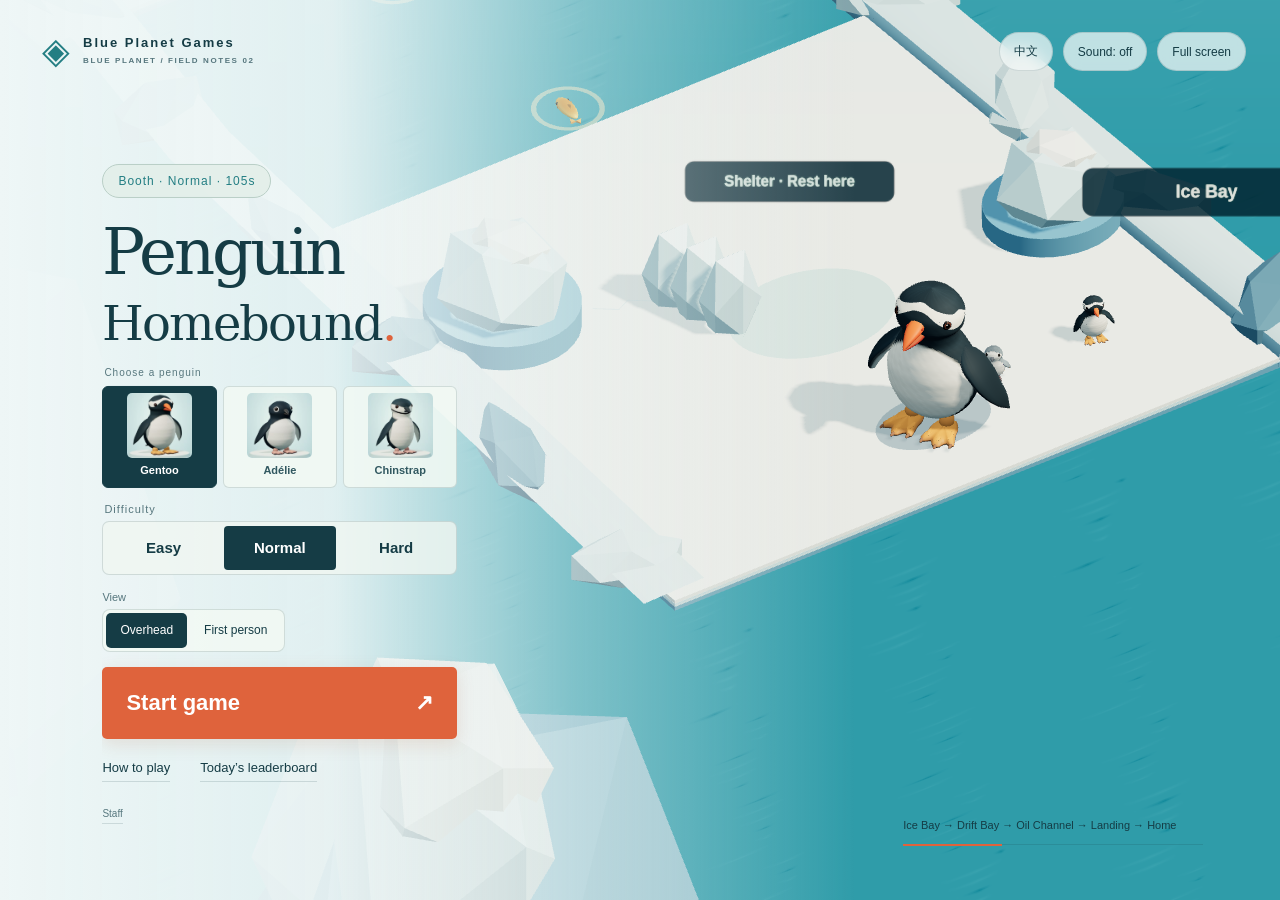
==== booth-en.html @ 6b616261 "Publish Penguin: Homebound 1.10" ====
<!doctype html>
<html lang="en" data-default-language="en" data-booth="true">
<head><meta charset="UTF-8"><meta name="viewport" content="width=device-width,initial-scale=1,viewport-fit=cover"><meta name="theme-color" content="#e7f2f3"><meta name="description" content="Find fish and return to your chicks through an oil-polluted coast. Five regions, three difficulty levels, and local saves."><title>Penguin: Homebound</title><link rel="icon" href="data:image/svg+xml,%3Csvg xmlns='http://www.w3.org/2000/svg' viewBox='0 0 64 64'%3E%3Ctext y='.9em' font-size='54'%3E🐧%3C/text%3E%3C/svg%3E"><link rel="stylesheet" href="./style.css"></head>
<body>
<canvas id="world" aria-label="Penguin: Homebound 3D game scene"></canvas><div class="vignette"></div>
<header class="brand"><span class="brand-mark">◈</span><span>Blue Planet Games<small>BLUE PLANET / FIELD NOTES 02</small></span></header>
<div class="top-actions"><button id="booth-mode" class="icon-button">Booth mode</button><button id="language" class="icon-button" aria-label="Switch language">EN</button><button id="sound" class="icon-button" aria-pressed="false">Sound: off</button><button id="fullscreen" class="icon-button">Full screen</button><button id="pause" class="icon-button hidden">Pause <kbd>P</kbd></button></div>
<main id="intro" class="intro">
 <p id="booth-banner" class="booth-only booth-banner">Booth challenge · About two minutes</p>
 <h1>Penguin<span>Homebound<span class="orange-dot">.</span></span></h1>
 <p class="intro-copy">Your chicks are waiting. Cross the oil channel and bring home 4 fish.</p>
 <fieldset id="species-select" class="species-select">
  <legend>Choose a penguin</legend>
  <div>
   <button type="button" data-species="gentoo" aria-pressed="true" class="selected">Gentoo</button>
   <button type="button" data-species="adelie" aria-pressed="false">Adélie</button>
   <button type="button" data-species="chinstrap" aria-pressed="false">Chinstrap</button>
  </div>
 </fieldset>
 <fieldset class="difficulty">
  <legend>Difficulty</legend>
  <div class="difficulty-options">
   <button type="button" data-difficulty="easy" aria-pressed="false">Easy</button>
   <button type="button" data-difficulty="normal" class="selected" aria-pressed="true">Normal</button>
   <button type="button" data-difficulty="hard" aria-pressed="false">Hard</button>
  </div>
 </fieldset>
 <fieldset id="view-select" class="view-select">
  <legend>View</legend>
  <div class="view-options"><button type="button" data-view="overhead" aria-pressed="true">Overhead</button><button type="button" data-view="first" aria-pressed="false">First person</button></div>
 </fieldset>
 <button id="continue" class="primary continue hidden">Continue <span>↗</span></button><button id="start" class="primary">Start game <span>↗</span></button>
 <div class="intro-links"><button id="show-help">How to play</button><button id="show-journal">Ocean notes</button><button id="show-board">Records</button><button id="show-settings">Settings</button></div>
 <button id="booth-staff" class="booth-only booth-staff-link">Staff</button>
 <p id="save-note" class="prototype">Local autosave · 1.10</p>
</main>
<div id="scene-caption" class="scene-caption"><p>Ice Bay → Drift Bay → Oil Channel → Landing → Home</p><div class="caption-line"></div></div>
<section id="hud" class="hud hidden" aria-label="Game status">
 <div id="booth-hud" class="booth-only booth-hud" aria-label="Booth challenge status"><div><span>Time left</span><b id="booth-countdown">01:45</b></div><div><span>Fish for the chicks</span><b id="booth-food">0 / 4</b></div><div class="booth-player"><span>Player</span><b id="booth-number">0001</b></div></div>
 <div class="chapter"><span id="chapter-index">01 / THE FIRST STEP</span><h2 id="chapter-name">Ice bay</h2><p id="chapter-description"></p><div class="environment-card"><div class="environment-title"><span id="environment-label"></span><b id="environment-value"></b></div><p id="environment-detail"></p><div class="environment-strip"><i id="environment-progress"></i></div><div class="current-note" id="current-note"></div></div><div class="mission-checklist"><span id="mission-food">○ Keep 4 fish for the chicks</span><span id="mission-signal">○ Report stranded penguins (optional)</span></div></div>
 <div class="status-card"><div class="stat" id="temperature-stat"><span><span id="temperature-label">Warmth</span><small id="temperature-state" aria-live="polite"></small><b id="temperature-text">100</b></span><meter id="temperature" aria-labelledby="temperature-label" min="0" max="100" value="100"></meter></div><div class="stat"><span>Energy <b id="energy-text">100</b></span><meter id="energy" min="0" max="100" value="100"></meter></div><div class="stat oil-stat"><span>Oil on feathers <b id="oil-text">0%</b></span><meter id="oil" min="0" max="100" value="0"></meter></div><div class="insulation-note"><span>Insulation</span><b id="insulation">100%</b></div><div class="food-stat"><span>Fish carried <b><span id="food">0</span><small> / <span id="capacity">10</span></b></span><small>Keep at least <span id="required-food">4</span> for the chicks</small></div></div>
 <div class="route-card"><div><span id="terrain">Ice · Walking</span><span id="time">00:00</span></div><canvas id="route-map" width="190" height="130" aria-label="Map ahead: white ice, dark oil, grey rocks, gold fish, orange rescue camps, green penguin markers"></canvas><div class="map-legend"><span>● You</span><span>● Fish</span><span>+ Camp</span></div><div class="route-track"><i id="route-progress"></i><span></span><span></span></div><div class="route-labels"><span>Start</span><span id="distance">Distance home</span><span>Home ⚑</span></div></div>
 <div id="context-panel" class="context-hint"><span id="context-hint" role="status"></span><progress id="context-progress" class="hidden" max="1" value="0" aria-label="Escape progress"></progress></div><div id="toast" class="toast" role="status"></div>
 <div id="tutorial" class="tutorial hidden"><span>First time? You can open the controls from the pause menu.</span><p id="tutorial-copy"></p><button id="dismiss-tutorial">Got it ×</button><div class="booth-only booth-practice"><progress id="booth-practice-progress" max="10" value="0" aria-label="Practice progress"></progress><p id="booth-practice-hint">Try moving around. Swim close to a golden fish to catch it.</p><button id="booth-practice-skip" class="primary" disabled>Start challenge ↗</button></div></div>
 <div id="treatment" class="treatment hidden" role="status"><h3 id="treatment-stage">Cleaning feathers</h3><progress id="treatment-progress" max="1" value="0" aria-label="Treatment progress"></progress></div>
 <div class="controls-dock"><span><kbd>W A S D</kbd> Move</span><span id="view-hint"><span class="view-hint-keys">← / → Turn</span><span class="view-hint-touch">Drag the right side to look</span></span><button id="slide"><kbd>Space</kbd> Slide</button><button id="eat"><kbd>E</kbd> Eat fish</button><button id="rescue"><kbd>R</kbd> Clean</button><button id="signal"><kbd>F</kbd> Call rescue</button><button id="booth-interact" class="booth-only"><kbd>R</kbd> Interact</button></div>
 <div class="touch-pad" aria-label="Touch movement controls"><button data-move="up" aria-label="Up">↑</button><button data-move="left" aria-label="Left">←</button><button data-move="down" aria-label="Down">↓</button><button data-move="right" aria-label="Right">→</button></div>
 <span id="autosave" class="autosave">Autosaved on this device</span>
</section>
<p id="home-feeding" class="home-feeding hidden"></p>
<dialog id="help-dialog">
 <button class="close" data-close aria-label="Close">×</button><h2>How to play</h2>
 <ol class="guide coast-guide">
  <li><b>Move</b><p>Use WASD, arrow keys or the touch arrows. Hold Space to slide on ice.</p><p>In first person, use WASD to move and ← or → to turn. On touchscreens, drag the right side to look.</p></li>
  <li><b>Catch fish</b><p>Swim close to golden fish to catch them. Press E or tap Eat to recover energy. Keep 4 for the chicks.</p></li>
  <li><b>Plastic and nets</b><p>Follow the fish as plastic drifts in. Floats mark nets. If you get snagged, hold the direction shown to back out.</p></li>
  <li><b>Landing and rescue</b><p>Wait for the guide before landing. Use the action button at orange camps and near stranded penguins.</p></li>
  <li><b>Snow and wind</b><p>Oil makes you lose warmth. Check your temperature before the ridge and shelter behind rocks in gusts.</p></li>
 </ol><button class="primary" data-close>Got it ↗</button>
</dialog>
<dialog id="journal-dialog">
 <button class="close" data-close aria-label="Close">×</button><h2>Ocean notes</h2>
 <div class="journal-cards">
  <article><h3>Oil</h3><p>Oil makes feathers less waterproof and less insulating.</p></article>
  <article><h3>Drifting plastic</h3><p>Winds and currents carry plastic to remote shores.</p></article>
  <article><h3>Discarded net</h3><p>Lost fishing gear can entangle seabirds and other animals.</p></article>
  <article><h3>Visitors ashore</h3><p>Penguins travel between the sea and their nests. Visitors should leave the path clear.</p></article>
 </div>
 <p class="source-links"><a href="https://www.antarctica.gov.au/about-antarctica/environment/pollution-and-waste/pollution/" target="_blank" rel="noopener noreferrer">Southern Ocean pollution ↗</a> · <a href="https://www.ats.aq/devAS/e/Ats/Guideline/b509e543-a156-4ac7-a824-c2503b2a3d85" target="_blank" rel="noopener noreferrer">Antarctic visitor guidelines ↗</a></p>
</dialog>
<dialog id="board-dialog"><button class="close" data-close aria-label="Close">×</button><h2>Local leaderboard</h2><p id="profile-summary" class="board-note"></p><div id="board-tabs" class="board-tabs"><button data-board="easy">Easy</button><button data-board="normal">Normal</button><button data-board="hard">Hard</button></div><div id="board-content"></div><button id="board-version" class="secondary hidden">View earlier scores</button><h3 class="small-heading">Achievements</h3><div id="achievements" class="achievements"></div></dialog>
<dialog id="settings-dialog"><button class="close" data-close aria-label="Close">×</button><div class="eyebrow">SETTINGS</div><h2>Settings</h2><label class="setting-row">Language<select id="setting-language"><option value="zh">中文</option><option value="en">English</option></select></label><label class="setting-row">Sound and music<input id="setting-sound" type="checkbox"></label><label class="setting-row">Volume<input id="setting-volume" type="range" min="0" max="100" value="45"></label><label class="setting-row">Graphics<select id="setting-quality"><option value="high">High · Sharper shadows</option><option value="medium">Medium · Recommended</option><option value="low">Low · Better performance</option></select></label><label class="setting-row">Reduce motion<input id="setting-motion" type="checkbox"></label><p class="science-note">Settings and records stay in this browser. If storage is blocked, you can still play, but progress will be lost when you close the page. Open How to play from the title screen or pause menu.</p><button class="primary" data-close>Done ↗</button></dialog>
<dialog id="pause-dialog"><div class="eyebrow">PAUSED</div><h2>Paused</h2><p id="pause-copy">Warmth and energy will not drain while paused.</p><button id="resume" class="primary">Resume ↗</button><div class="pause-links"><button id="pause-help">How to play</button><button id="pause-settings">Settings</button><button id="pause-view" class="normal-only" type="button">First person</button></div><button id="quit" class="secondary">Save and return to title</button></dialog>
<dialog id="replace-dialog"><div class="eyebrow">NEW GAME</div><h2>Start a new game?</h2><p>Starting a new game replaces your current save. Completed records and achievements will stay.</p><button id="confirm-start" class="primary">Start new game ↗</button><button class="secondary" data-close>Keep current save</button></dialog>
<dialog id="result-dialog"><div class="eyebrow" id="result-eyebrow"></div><h2 id="result-title"></h2><p id="result-copy"></p><div class="result-stats"><div><b id="result-food">0</b><span id="result-food-label">Fish delivered</span></div><div><b id="result-time">0:00</b><span>Time</span></div><div><b id="result-oil">0%</b><span>Peak oil</span></div></div><div class="journey-impact"><p id="impact-copy"></p><div><span id="impact-energy"></span><span id="impact-fish"></span></div></div><div id="earned" class="earned"></div><p id="save-status" class="board-note"></p><section id="booth-result" class="booth-only booth-result"><div class="booth-result-meta"><span id="booth-result-number"></span><b id="booth-result-rank"></b></div><p id="booth-return-countdown" class="booth-return-countdown" role="status"></p><div class="booth-result-actions"><button id="booth-next" class="primary">Next player ↗</button><button id="booth-more-time" class="secondary">More time</button></div></section><button id="again" class="primary">Play again ↗</button><button id="home" class="secondary">Return to title</button></dialog>

<dialog id="booth-idle-dialog" class="booth-dialog"><div class="eyebrow">PAUSED</div><h2>Still playing?</h2><p>No input was detected, so the game is paused. Tap below to keep playing.</p><p id="booth-idle-countdown" class="booth-idle-countdown" role="status"></p><button id="booth-idle-continue" class="primary">Keep playing ↗</button><button id="booth-idle-home" class="secondary">Next player</button></dialog>
<dialog id="booth-staff-dialog" class="booth-staff-dialog"><button class="close" data-close aria-label="Close">×</button><div class="eyebrow">BOOTH / STAFF</div><h2>Booth settings</h2><p class="board-note">The default difficulty and time limit apply to the next game. Players can choose their difficulty at the start.</p><div class="booth-staff-grid"><section><label class="setting-row">Default difficulty<select id="booth-difficulty"><option value="easy">Easy</option><option value="normal" selected>Normal</option><option value="hard">Hard</option></select></label><label class="setting-row">Time per game<select id="booth-duration"><option value="90">90 seconds</option><option value="105" selected>105 seconds</option><option value="120">120 seconds</option></select></label><label class="setting-row">Graphics<select id="booth-quality"><option value="high">High · Sharper shadows</option><option value="medium" selected>Medium · Recommended</option><option value="low">Low · Better performance</option></select></label><p class="science-note">Every player gets a fresh game and a practice round. Only results with the same difficulty and time limit are compared.</p><button id="booth-reset-run" class="secondary booth-tool">End game and return to title</button><button id="booth-exit-normal" class="secondary booth-tool">Switch to regular mode</button></section><section><h3 class="small-heading">Today’s results</h3><p id="booth-today-summary" class="booth-today-summary"></p><div id="booth-today-board" class="booth-today-board"></div><div class="booth-staff-actions"><button id="booth-export" class="secondary booth-tool">Export today’s results</button><button id="booth-clear-request" class="secondary booth-tool">Clear today’s stats and scores</button></div><div id="booth-clear-confirm" class="booth-clear-confirm hidden"><p>End the current game and clear today’s stats and scores? Settings and numbering will stay.</p><button id="booth-clear-yes" class="booth-danger">Clear results</button><button id="booth-clear-no" class="booth-cancel">Cancel</button></div></section></div><button class="primary" data-close>Done ↗</button></dialog>
<div id="error" class="error hidden" role="alert"><h2>The 3D scene could not start</h2><p>Try a current version of Edge or Chrome with hardware acceleration enabled.</p><button onclick="location.reload()">Reload</button></div>
<script type="module" src="./game.js"></script>
</body></html>
---- style.css ----
@font-face{font-family:FieldSerif;src:url('./assets/field-serif.woff') format('woff');font-display:swap}
:root{color-scheme:light;--ink:#153c45;--muted:#57777e;--paper:#f0f7f6;--orange:#df633c;--line:#153c4526;--teal:#237e83}*{box-sizing:border-box}body{margin:0;overflow:hidden;background:#c9e6e9;color:var(--ink);font-family:'Segoe UI','Microsoft YaHei',sans-serif}button{font:inherit;cursor:pointer;color:inherit;border:0}button:focus-visible{outline:3px solid #db5d34;outline-offset:4px}button:disabled{cursor:default;opacity:.45}button:hover{filter:brightness(.96)}.hidden{display:none!important}#world{display:block;width:100vw;height:100dvh;touch-action:none}.vignette{position:fixed;inset:0;pointer-events:none;background:linear-gradient(90deg,#eef6f6 0%,#eef6f6ed 26%,#eef6f66b 45%,transparent 67%)}body.playing .vignette{background:linear-gradient(180deg,#eaf5f44d,transparent 30%)}.brand{position:fixed;top:30px;left:42px;display:flex;align-items:center;gap:11px;font-size:13px;letter-spacing:2px;font-weight:600}.brand small{display:block;font-size:8px;letter-spacing:1.6px;margin-top:5px;color:var(--muted)}.brand-mark{font-size:36px;font-weight:400}.top-actions{position:fixed;top:32px;right:34px;display:flex;gap:10px;z-index:3}.icon-button{padding:10px 14px;border:1px solid var(--line);background:#f5faf9b8;border-radius:30px;font-size:12px;backdrop-filter:blur(8px)}.intro{position:absolute;top:50%;left:8%;transform:translateY(-44%);width:400px;max-height:calc(100dvh - 110px);overflow:auto;padding:5px 8px 12px 0}.eyebrow{font-size:10px;letter-spacing:2.5px;font-weight:600;color:var(--teal);display:flex;align-items:center;gap:8px}.eyebrow>span{width:6px;height:6px;border-radius:50%;background:var(--orange)}h1{font-family:FieldSerif,'Songti SC','SimSun',serif;font-size:72px;letter-spacing:-3px;line-height:1.12;font-weight:500;margin:25px 0}h1>span{display:block;font-size:54px;letter-spacing:-2px;margin-top:8px}.orange-dot{color:var(--orange)}.lead{font-size:21px;font-weight:500;line-height:1.65;margin:0 0 12px}.intro-copy{font-size:13px;line-height:1.8;color:var(--muted);margin:0 0 25px}.difficulty{padding:0;margin:0 0 17px;border:0}.difficulty legend{font-size:10px;letter-spacing:2px;color:var(--muted);margin-bottom:9px}.difficulty-options{display:flex;border:1px solid var(--line);border-radius:7px;padding:4px;width:335px;gap:3px;background:#ffffff3b}.difficulty-options button{flex:1;padding:10px 3px;border-radius:4px;background:none;font-weight:600;font-size:13px}.difficulty-options small{display:block;font-size:10px;margin-top:5px;font-weight:400;opacity:.7}.difficulty-options .selected,.board-tabs .selected{background:var(--ink);color:white}.primary{background:var(--orange);color:white;border-radius:5px;padding:17px 21px;font-size:14px;font-weight:600;display:flex;justify-content:space-between;align-items:center;width:100%;max-width:335px}.primary span{font-size:22px;line-height:1}.intro-links{display:flex;gap:28px;margin-top:19px}.intro-links button{padding:0;background:none;font-size:12px;border-bottom:1px solid var(--line);padding-bottom:5px}.prototype{font-size:10px;color:var(--muted);margin-top:24px;letter-spacing:1px}.scene-caption{position:fixed;right:6%;bottom:55px;width:260px}.scene-caption>span{font-size:10px;letter-spacing:3px;font-weight:600}.scene-caption p{font-size:13px;margin:13px 0}.caption-line{width:100%;height:1px;background:var(--line);position:relative}.caption-line:before{content:'';display:block;width:33%;height:2px;background:var(--orange)}.hud{position:fixed;inset:0;pointer-events:none}.hud button{pointer-events:auto}.chapter{position:absolute;top:115px;left:42px;max-width:310px;text-shadow:0 1px 12px #fff}.chapter>span{font-size:10px;letter-spacing:2px;color:var(--teal);font-weight:600}.chapter h2{font-family:'Songti SC','SimSun',serif;font-size:30px;font-weight:500;margin:9px 0}.chapter p{font-size:12px;line-height:1.8;margin:0;color:#335b64}.status-card{position:absolute;right:32px;top:96px;width:205px;padding:20px;background:#f5faf5de;border:1px solid #ffffff9c;border-radius:10px;backdrop-filter:blur(15px)}.stat{margin-bottom:14px}.stat>span{font-size:11px;display:flex;justify-content:space-between;margin-bottom:7px}.stat b{font-variant-numeric:tabular-nums;font-size:11px}meter{display:block;width:100%;height:5px;border:0;background:#c4d9d9;border-radius:5px}meter::-webkit-meter-bar{height:5px;border:0;background:#c4d9d9;border-radius:5px}meter::-webkit-meter-optimum-value{background:var(--teal);border-radius:5px}meter::-moz-meter-bar{background:var(--teal)}.oil-stat meter::-webkit-meter-optimum-value{background:#574b67}.food-stat{border-top:1px solid var(--line);padding-top:12px}.food-stat>span{display:flex;align-items:center;justify-content:space-between;font-size:12px}.food-stat b{font-size:27px;font-weight:500}.food-stat b small{font-size:12px;opacity:.5}.food-stat>small{display:block;color:var(--muted);font-size:10px;margin-top:5px}.route-card{position:absolute;bottom:96px;right:32px;width:210px;background:#f5faf5ca;border:1px solid #ffffff9c;border-radius:7px;padding:15px}.route-card>div:first-child{display:flex;justify-content:space-between;font-size:10px;letter-spacing:.5px}.route-track{height:4px;background:#b6cfd1;margin:13px 0 9px;position:relative}.route-track i{display:block;height:100%;background:var(--orange);width:0;max-width:100%}.route-track>span{position:absolute;left:32%;top:-2px;height:8px;border-left:1px solid #426570}.route-track>span+span{left:66%}.route-labels{display:flex;justify-content:space-between;font-size:9px;color:var(--muted)}.controls-dock{position:absolute;bottom:25px;left:50%;transform:translateX(-50%);background:#f5faf5ed;border:1px solid #fff9;padding:8px 16px;border-radius:9px;display:flex;align-items:center;gap:14px;white-space:nowrap;box-shadow:0 6px 20px #123c4612;backdrop-filter:blur(10px)}.controls-dock>span,.controls-dock button{font-size:11px}.controls-dock button{background:none;padding:8px 0}.controls-dock button:active{color:var(--orange)}kbd{font:inherit;font-size:10px;background:#e3ece9;border:1px solid #adc3be75;border-bottom-width:2px;padding:3px 5px;border-radius:4px;margin-right:4px}.toast{position:absolute;top:32px;left:50%;transform:translateX(-50%);background:#153c45ed;color:#fff;padding:12px 20px;border-radius:7px;font-size:12px;max-width:450px;text-align:center;transition:opacity .2s;opacity:0}.toast.visible{opacity:1}.touch-pad{display:none;pointer-events:auto;position:absolute;left:20px;bottom:95px;grid-template-columns:repeat(3,45px);grid-template-rows:repeat(2,45px);gap:4px}.touch-pad button{background:#eff7f3df;border:1px solid #fff;border-radius:9px;touch-action:none;font-size:22px;user-select:none}.touch-pad button:first-child{grid-column:2}.touch-pad button:nth-child(2){grid-column:1;grid-row:2}.touch-pad button:nth-child(3){grid-column:2;grid-row:2}.touch-pad button:nth-child(4){grid-column:3;grid-row:2}dialog{background:#f1f7f3;color:var(--ink);border:1px solid #ffffffad;border-radius:14px;padding:36px;width:min(520px,calc(100% - 30px));max-height:90dvh;box-shadow:0 24px 90px #0b323c44}dialog::backdrop{background:#153c4566;backdrop-filter:blur(8px)}dialog h2{font-family:'Songti SC','SimSun',serif;font-size:34px;line-height:1.35;font-weight:500;margin:21px 0}dialog>p{font-size:13px;line-height:1.8;color:var(--muted)}dialog .primary{max-width:none;margin-top:20px}.close{position:absolute;right:20px;top:16px;font-size:26px;background:none}.guide{padding-left:24px;font-size:13px}.guide li{padding-left:8px;margin-bottom:18px}.guide li::marker{color:var(--orange)}.guide p{font-size:12px;line-height:1.8;margin:5px 0;color:var(--muted)}.science-note{font-size:11px!important;line-height:1.8;color:var(--muted);background:#dfeae5;padding:13px 15px;border-radius:5px}.secondary{display:block;background:none;width:100%;padding:16px;font-size:12px}.result-stats{display:flex;gap:10px;margin:25px 0}.result-stats>div{flex:1;border-top:1px solid var(--line);padding-top:15px}.result-stats b{display:block;font-size:30px;font-weight:400}.result-stats span{font-size:11px;display:block;margin-top:8px;color:var(--muted)}.board-tabs{display:flex;gap:5px}.board-tabs button{flex:1;border-radius:5px;background:#dfeae5;padding:10px;font-size:12px}.board-note{font-size:11px;color:var(--muted);line-height:1.7}.board-empty{padding:26px 15px;text-align:center;border:1px dashed var(--line);font-size:13px;line-height:1.9;color:var(--muted)}table{border-collapse:collapse;width:100%;font-size:12px;margin-top:20px}td,th{text-align:left;border-bottom:1px solid var(--line);padding:12px 4px}th{font-size:10px;font-weight:400;color:var(--muted)}.error{position:fixed;inset:0;background:#e7f2f3;z-index:20;padding:20%;font-size:16px;line-height:2}.error button{display:block;margin-top:20px;padding:15px}.low{color:#bf4f2c}#slide{touch-action:none}body.playing .brand{opacity:.7}@media(hover:none),(pointer:coarse){.touch-pad{display:grid}.controls-dock>span{display:none}}@media(max-width:800px){.brand{top:20px;left:22px}.top-actions{top:24px;right:18px}.intro{left:6%;width:340px}h1{font-size:59px}h1>span{font-size:44px}.scene-caption{right:4%;width:190px;bottom:35px}.chapter{left:22px;top:100px;max-width:220px}.chapter h2{font-size:25px}.status-card{right:18px;top:90px;width:166px;padding:16px}.route-card{right:18px;bottom:92px;width:175px}.controls-dock{gap:10px;padding:8px 12px}.controls-dock>span{font-size:9px}}@media(max-width:560px){.brand{top:15px;left:18px;font-size:10px}.brand small{font-size:6px}.brand-mark{font-size:27px}.top-actions{top:16px;right:12px}.icon-button{font-size:10px;padding:8px 10px}.intro{top:auto;bottom:18px;transform:none;left:7%;width:86%;max-height:calc(100dvh - 70px);overflow:auto}.eyebrow{font-size:9px}h1{font-size:48px;margin:16px 0}h1>span{font-size:37px;margin-top:4px}.lead{font-size:16px}.intro-copy{font-size:12px;margin-bottom:17px}.difficulty-options,.primary{width:100%;max-width:none}.prototype{margin-top:15px;font-size:9px}.intro-links{margin-top:15px}.vignette{background:linear-gradient(0deg,#eef6f6 0%,#eef6f6ed 50%,#eef6f622 100%)}.scene-caption{display:none}.chapter{top:77px;left:18px;max-width:180px}.chapter h2{font-size:22px}.chapter p{font-size:10px}.chapter>span{font-size:8px}.status-card{top:76px;right:12px;width:132px;padding:12px}.stat{margin-bottom:10px}.stat>span{font-size:10px}.food-stat>span{font-size:10px}.food-stat b{font-size:22px}.food-stat>small{font-size:8px}.route-card{bottom:150px;right:12px;width:145px;padding:12px}.route-labels{font-size:8px}.route-card>div:first-child{font-size:8px}.controls-dock{width:calc(100% - 24px);bottom:18px;justify-content:space-around;gap:8px}.controls-dock>span{display:none}.controls-dock button{font-size:10px}kbd{font-size:8px}.touch-pad{display:grid;bottom:90px;left:18px}.toast{top:auto;bottom:78px;max-width:90%;width:max-content;font-size:11px}.touch-pad~.toast{bottom:210px}dialog{padding:28px 23px}dialog h2{font-size:29px}.result-stats b{font-size:25px}}
/* 0.2: clearer environmental story, field instruments and treatment feedback. */
.environment-card{margin-top:22px;padding:14px 16px;border:1px solid #ffffff85;border-radius:9px;background:#eff7f3df;backdrop-filter:blur(12px);max-width:275px;text-shadow:none;box-shadow:0 6px 25px #14323c09}.environment-title{display:flex;justify-content:space-between;gap:10px;font-size:10px;letter-spacing:.5px}.environment-title b{color:var(--teal);font-weight:600}.environment-card p{font-size:11px;line-height:1.65;margin-top:9px;color:#48676f}.environment-strip{background:#b8ced0;height:3px;margin:11px 0}.environment-strip i{display:block;width:0;height:100%;background:var(--orange);transition:width .5s}.current-note{font-size:10px;color:#426970}.insulation-note{font-size:9px;display:flex;justify-content:space-between;gap:6px;margin:-3px 0 16px;color:var(--muted)}.insulation-note b{font-weight:500}.route-card{width:210px}#route-map{width:100%;height:auto;border-radius:5px;margin-top:12px;display:block;background:#c3dfe0}.map-legend{display:flex;justify-content:space-between;font-size:8px;color:var(--muted);margin-top:7px}.map-legend span:nth-child(2){color:#997025}.map-legend span:nth-child(3){color:#bd542d}.route-track{margin-top:9px}.context-hint{position:absolute;bottom:100px;left:50%;transform:translateX(-50%);max-width:380px;padding:10px 18px;border-radius:30px;background:#153c45e8;color:#eef7f6;font-size:11px;text-align:center;opacity:0;transition:opacity .25s}.context-hint.visible{opacity:1}.treatment{position:absolute;left:50%;top:50%;transform:translate(-50%,-50%);width:320px;padding:26px;background:#f1f7f3f2;border:1px solid white;border-radius:12px;text-align:center;box-shadow:0 15px 60px #0c303544}.treatment>span{font-size:10px;letter-spacing:2px;color:var(--teal)}.treatment h3{font-family:'SimSun',serif;font-weight:500;font-size:26px;margin:16px}.treatment>div{height:4px;background:#d1e0dc}.treatment i{height:100%;background:var(--orange);display:block}.treatment p{font-size:11px;margin:16px 0 8px}.treatment small{font-size:9px;color:var(--muted);line-height:1.8;display:block}.journey-impact{border:1px solid #c3d4cc;background:#e7efea;border-radius:7px;padding:16px;margin-bottom:15px}.journey-impact>span{font-size:11px;font-weight:600;letter-spacing:1px}.journey-impact p{font-size:12px;line-height:1.8;color:#42616a;margin:10px 0}.journey-impact>div{display:flex;flex-wrap:wrap;gap:8px 20px;font-size:10px;color:#63766d}body.polluted .status-card{border-color:#bc9d82}body.cold .vignette{box-shadow:inset 0 0 95px #c9f2ffa6}.toast{max-width:500px}.primary{box-shadow:0 5px 18px #b25f3626;transition:transform .15s,filter .15s}.primary:hover{transform:translateY(-2px)}.primary:active{transform:translateY(0)}.status-card,.route-card{box-shadow:0 8px 35px #173c4210}.intro-copy{max-width:340px}.brand-mark{color:var(--teal)}#board-tabs button[aria-pressed=true]{background:var(--ink);color:#fff}@media(max-width:800px){.environment-card{max-width:220px;padding:12px}.route-card{width:175px}}@media(max-width:560px){.environment-card{margin-top:12px;padding:10px;max-width:180px}.environment-title{font-size:8px;gap:5px}.environment-card p{font-size:9px}.environment-strip{margin:8px 0}.current-note{font-size:8px}.chapter{max-width:calc(100% - 165px)}.route-card{width:132px;bottom:92px;padding:10px}#route-map{margin-top:8px}.map-legend{font-size:7px;gap:2px}.insulation-note{font-size:8px;margin-bottom:10px}.context-hint{bottom:280px;max-width:calc(100% - 40px);width:max-content;font-size:10px;padding:8px 14px}.treatment{width:calc(100% - 46px)}.toast{bottom:64px;font-size:10px;max-width:calc(100% - 24px)}.journey-impact{padding:12px}.status-card{background:#f5faf5ed}.scene-caption{display:none}}@media(prefers-reduced-motion:reduce){*{scroll-behavior:auto!important;transition:none!important}.primary:hover{transform:none}}
@media(max-width:560px){.context-hint{left:18px;transform:none;max-width:calc(100% - 175px);width:auto;bottom:280px;border-radius:8px}}
/* Full edition: journey menu, guide, local progress and accessible controls. */
.intro{width:420px;top:50%;transform:translateY(-46%);max-height:calc(100dvh - 105px)}h1{font-size:64px;margin:17px 0}h1>span{font-size:48px}.lead{font-size:19px;margin-bottom:9px}.intro-copy{margin-bottom:17px}.intro-links{gap:22px;flex-wrap:wrap}.prototype{margin-top:17px;line-height:1.7}.species-select{padding:0;margin:0 0 15px;border:0;max-width:335px}.species-select legend{font-size:10px;letter-spacing:1px;color:var(--muted);margin-bottom:8px}.species-select legend small{font-size:9px;letter-spacing:0;margin-left:8px;opacity:.75}.species-select>div{display:flex;gap:5px}.species-select button{flex:1;background:#e2eeea99;border:1px solid var(--line);border-radius:6px;padding:9px 3px;font-size:11px}.species-select button span{display:block;font-size:9px;opacity:.65;margin-top:4px}.species-select button.selected{background:#fff9e9;border-color:#b78151;color:#70451f}.continue{background:var(--teal);margin-bottom:9px}.continue:not(.hidden)+#start{padding:11px;background:transparent;color:var(--ink);border:1px solid var(--line);box-shadow:none;font-size:12px}.mission-checklist{display:flex;flex-direction:column;gap:7px;font-size:10px;line-height:1.6;margin-top:16px;color:#214b53;text-shadow:0 1px 4px #fff;background:#eef6f2ba;padding:11px 13px;border-radius:6px;max-width:275px}.mission-checklist .done{color:#247a64}.autosave{position:absolute;left:32px;bottom:28px;font-size:9px;color:#426970;background:#edf5efa8;padding:6px 8px;border-radius:4px}.tutorial{position:absolute;bottom:105px;left:50%;transform:translateX(-50%);width:340px;background:#fff9e8f5;border:1px solid #edd4a2;border-radius:8px;padding:14px 18px;pointer-events:auto}.tutorial>span{font-size:9px;letter-spacing:.5px;color:#8d6438}.tutorial p{font-size:12px;line-height:1.7;margin:8px 0 10px}.tutorial button{background:none;color:#8d6438;font-size:10px;padding:0}.tutorial:not(.hidden)~.context-hint{display:none}.pause-links{display:flex;gap:10px;margin:13px 0}.pause-links button{flex:1;background:#dde9e3;padding:11px;border-radius:5px;font-size:12px}.setting-row{display:flex;justify-content:space-between;align-items:center;gap:12px;border-bottom:1px solid var(--line);padding:18px 0;font-size:13px}.setting-row input[type=checkbox]{width:20px;height:20px;accent-color:var(--teal)}.setting-row input[type=range]{width:145px;accent-color:var(--teal)}.setting-row select{border:1px solid #b0c6bf;padding:10px 5px;background:#e6efea;border-radius:5px;font:inherit;max-width:220px;color:var(--ink)}.journal-cards{display:grid;gap:12px}.journal-cards article{padding:17px;border-left:2px solid #62a5a4;background:#e6efea}.journal-cards article>span{font-size:9px;letter-spacing:1px;color:var(--teal)}.journal-cards h3{font-size:15px;font-weight:500;margin:8px 0}.journal-cards p{font-size:12px;line-height:1.8;margin:0;color:var(--muted)}.source-links{font-size:10px}.source-links a{color:var(--teal)}.small-heading{font-size:13px;font-weight:500;margin-top:27px}.achievements{display:grid;grid-template-columns:1fr 1fr;gap:8px}.achievement{padding:12px;background:#e3ece6;border:1px solid #c8d7cf;border-radius:6px;opacity:.6}.achievement.earned{background:#fff2cf;border-color:#d5b978;opacity:1}.achievement b{font-size:12px;font-weight:500;display:block}.achievement p{font-size:10px;line-height:1.6;margin:5px 0 0;color:var(--muted)}#earned{display:flex;flex-wrap:wrap;gap:7px}.earned-badge{background:#f3dfaa;color:#71501e;padding:8px 12px;border-radius:20px;font-size:11px}.controls-dock{gap:17px}.route-card{width:215px}.context-hint{bottom:110px}.error{padding:15% 20%}.error h2{font-family:'SimSun',serif}.error p{font-size:14px}body.reduced-motion *,body.reduced-motion *:before,body.reduced-motion *:after{transition:none!important;animation:none!important}.scene-caption{width:300px}.scene-caption p{font-size:11px}.brand small{line-height:1.5}@media(max-height:800px) and (min-width:561px){.intro{top:90px;transform:none;max-height:calc(100dvh - 100px)}h1{font-size:49px;margin:12px 0}h1>span{font-size:38px}.lead{font-size:16px}.intro-copy{font-size:12px;margin-bottom:12px}.species-select{margin-bottom:10px}.difficulty{margin-bottom:12px}.intro-links{margin-top:13px}.prototype{margin-top:12px}.primary{padding:14px 19px}.scene-caption{bottom:30px}}@media(max-width:800px){.autosave{left:20px;bottom:78px}.controls-dock>span{display:none}.mission-checklist{max-width:220px}.route-card{width:175px}}@media(max-width:560px){.intro{top:auto;bottom:15px;transform:none;width:86%;max-height:calc(100dvh - 80px);padding-right:0}h1{font-size:40px;margin:12px 0}h1>span{font-size:32px}.lead{font-size:15px}.intro-copy{font-size:11px;line-height:1.7;margin-bottom:13px}.species-select{max-width:none;margin-bottom:12px}.species-select button{font-size:10px;padding:8px 3px}.difficulty-options button{padding:8px 3px}.intro-links{gap:15px;margin-top:14px}.intro-links button{font-size:10px}.prototype{margin-top:10px;font-size:8px}.primary{padding:14px 18px}.mission-checklist{font-size:8px;padding:9px;gap:5px;margin-top:9px;max-width:180px}.route-card{width:132px;bottom:92px}.chapter p{line-height:1.6}.environment-card{margin-top:10px}.environment-card p{font-size:9px}.autosave{left:18px;bottom:253px;font-size:8px;max-width:190px}.controls-dock{gap:7px}.controls-dock button{font-size:10px}kbd{display:none}.touch-pad{bottom:95px}.tutorial{bottom:290px;width:calc(100% - 35px);padding:12px}.tutorial>span{font-size:8px}.tutorial p{font-size:11px}.context-hint{bottom:293px;left:18px;max-width:calc(100% - 175px)}.setting-row{font-size:12px}.setting-row select{max-width:180px;font-size:11px}.error{padding:25% 10%}.top-actions{gap:5px}.icon-button{padding:8px;font-size:9px}#fullscreen{display:none}.toast{bottom:64px}.achievements{grid-template-columns:1fr 1fr}}

/* Booth layout: short instructions, a readable timer and independent players. */
.booth-only{display:none}
#booth-mode{position:fixed;right:24px;bottom:18px;font-size:11px;z-index:4}
body.playing #booth-mode,body.booth #booth-mode{display:none}
body.booth .booth-only{display:block}
body.booth .intro{width:470px;max-height:calc(100dvh - 130px);transform:translateY(-43%)}
body.booth #continue,body.booth .intro .intro-copy,body.booth #save-note,body.booth #show-journal,body.booth #show-settings{display:none!important}
.booth-banner{width:max-content;max-width:100%;background:#e3eee8dd;border:1px solid #b9cec6;border-radius:30px;padding:9px 15px;font-size:12px;letter-spacing:1px;color:var(--teal);margin:0 0 19px}
body.booth .intro .primary{max-width:355px;font-size:22px;padding:22px 24px;min-height:72px}
body.booth .intro .intro-links{gap:30px;margin-top:21px}
body.booth .intro .intro-links button{font-size:13px;padding-bottom:6px}
.booth-staff-link{background:none;border-bottom:1px solid var(--line);color:var(--muted);font-size:10px;padding:4px 0;margin-top:22px}
body.booth #booth-hud{display:grid;grid-template-columns:1.05fr 1fr .7fr;gap:1px;position:absolute;top:100px;left:42px;right:42px;max-width:720px;margin:auto;background:#f0f7f1ec;border:1px solid #fff;border-radius:12px;box-shadow:0 10px 35px #173c4215;overflow:hidden;backdrop-filter:blur(14px)}
.booth-hud>div{padding:17px 24px;border-right:1px solid #bdd1cb}
.booth-hud>div:last-child{border:0}
.booth-hud span{font-size:13px;color:var(--muted);display:block;margin-bottom:7px}
.booth-hud b{font-size:43px;line-height:1.1;font-weight:600;font-variant-numeric:tabular-nums;white-space:nowrap}
.booth-hud .booth-player b{font-size:29px;line-height:1.7;color:var(--teal)}
body.booth .chapter{top:246px;max-width:350px}
body.booth .chapter>span{font-size:12px;letter-spacing:1px}
body.booth .chapter h2{font-size:31px;margin:9px 0}
body.booth .chapter>p,body.booth .environment-card,body.booth .mission-checklist{display:none}
body.booth .status-card{top:246px;width:180px;padding:17px 20px}
body.booth .status-card .stat.oil-stat,body.booth .status-card .insulation-note,body.booth .status-card .food-stat{display:none}
body.booth .status-card .stat:first-child{margin:0 0 10px}
body.booth .status-card .stat:nth-child(2){margin:0}
body.booth .status-card .stat>span{font-size:15px;align-items:center}
body.booth .status-card .stat b{font-size:25px}
body.booth .status-card meter,body.booth .status-card meter::-webkit-meter-bar{height:7px}
body.booth #autosave{display:none}
body.booth #rescue,body.booth #signal{display:none}
body.booth .controls-dock{padding:9px 21px;gap:25px}
body.booth .controls-dock>span{font-size:13px}
body.booth .controls-dock button{font-size:17px;padding:12px 0;min-height:46px}
body.booth .controls-dock kbd{font-size:12px}
body.booth .context-hint{bottom:155px;max-width:600px;font-size:18px;line-height:1.65;padding:13px 23px;border-radius:10px}
body.booth .toast{top:auto;bottom:99px;font-size:15px;line-height:1.6;max-width:600px}
body.booth .route-card{bottom:105px}
body.booth .tutorial{bottom:170px;width:390px;padding:22px 25px;background:#fff8e8f5}
body.booth .tutorial>span,body.booth #dismiss-tutorial{display:none}
body.booth .tutorial #tutorial-copy{font-size:16px;line-height:1.65;margin:0 0 15px}
.booth-practice progress{display:block;accent-color:var(--orange);height:8px;width:100%;border:0;border-radius:6px;overflow:hidden;background:#decda7}
.booth-practice progress::-webkit-progress-bar{background:#decda7}
.booth-practice progress::-webkit-progress-value{background:var(--orange)}
.booth-practice p{font-size:13px!important;color:#7b613d;line-height:1.7!important;margin:12px 0!important}
body.booth .tutorial .primary{font-size:16px;color:white;background:var(--orange);padding:13px 17px;min-height:48px;margin:0;max-width:none}
body.booth #result-dialog{width:min(610px,calc(100% - 30px))}
body.booth #again,body.booth #result-tip,body.booth #earned,body.booth #save-status,body.booth #home{display:none}
body.booth #result-dialog h2{margin:16px 0;font-size:36px}
body.booth #result-copy{font-size:15px;line-height:1.7}
body.booth .result-stats{margin:19px 0}
body.booth .result-stats b{font-size:36px}
body.booth .result-stats span{font-size:13px}
body.booth .journey-impact p{font-size:13px}
.booth-result-meta{display:flex;flex-wrap:wrap;align-items:baseline;justify-content:space-between;gap:9px;font-size:14px;margin:18px 0 12px}
.booth-result-meta>b{font-size:20px;color:var(--teal)}
.booth-fact{font-size:15px!important;line-height:1.8!important;background:#fff3d7;border-left:3px solid var(--orange);padding:13px 16px;color:#664f30}
.booth-return-countdown{font-size:12px;color:var(--muted);text-align:center;line-height:1.7}
.booth-result-actions{display:flex;align-items:center;gap:12px}
.booth-result-actions .primary{flex:1;min-height:52px;font-size:17px;margin-top:0}
.booth-result-actions .secondary{width:auto;min-width:110px;min-height:52px;background:#e0ece5;border:1px solid #c4d4cb;border-radius:5px;font-size:13px}
.booth-idle-countdown{font-size:22px!important;line-height:1.5!important;color:var(--orange)!important;font-variant-numeric:tabular-nums}
.booth-staff-dialog{width:min(790px,calc(100% - 30px))}
.booth-staff-dialog>h2{margin-bottom:9px}
.booth-staff-grid{display:grid;grid-template-columns:1fr 1.1fr;gap:28px}
.booth-staff-grid .setting-row{font-size:13px;padding:14px 0}
.booth-staff-grid select{max-width:180px}
.booth-staff-grid .small-heading{margin-top:14px}
.booth-today-summary{font-size:13px;line-height:1.9;background:#e1ece5;border-radius:6px;padding:12px 15px;white-space:pre-line;min-height:65px}
.booth-today-board{max-height:250px;overflow:auto}
.booth-today-board table{font-size:11px;margin-top:8px}
.booth-today-board td,.booth-today-board th{padding:10px 4px}
.booth-tool{font-size:12px;border:1px solid #c0d1c7;background:#e0ebe4;border-radius:5px;padding:12px 10px;margin-top:9px;line-height:1.5}
.booth-staff-actions{display:flex;gap:7px}
.booth-staff-actions .booth-tool{flex:1}
.booth-clear-confirm{background:#fff0df;border:1px solid #dfbea3;padding:13px;border-radius:5px;margin-top:12px}
.booth-clear-confirm p{font-size:12px;line-height:1.8;margin:0 0 11px;color:#795035}
.booth-danger,.booth-cancel{padding:10px 16px;border-radius:4px;font-size:12px}
.booth-danger{background:#ae4e30;color:#fff;margin-right:8px}
.booth-cancel{background:#eadaca}
@media(max-width:800px){
 body.booth #booth-hud{left:22px;right:18px;top:92px}
 body.booth .chapter,body.booth .status-card{top:226px}
 body.booth .chapter{max-width:310px}
 body.booth .intro{width:420px}
 .booth-staff-grid{gap:20px}
}
@media(max-height:760px) and (min-width:561px){
 body.booth .intro{top:95px;transform:none;max-height:calc(100dvh - 110px)}
 body.booth .intro h1{font-size:46px;margin:12px 0}
 body.booth .intro h1>span{font-size:36px}
 body.booth .booth-banner{margin-bottom:12px;font-size:10px}
 body.booth .intro .primary{font-size:19px;min-height:58px;padding:16px 22px}
 body.booth .intro .intro-links{margin-top:16px}
 body.booth .booth-staff-link{margin-top:13px}
 body.booth #booth-hud{top:82px}
 .booth-hud>div{padding:12px 22px}
 .booth-hud b{font-size:36px}
 body.booth .chapter,body.booth .status-card{top:198px}
 body.booth .tutorial{bottom:135px}
}
@media(max-width:560px){
 #booth-mode{right:12px;bottom:6px;font-size:9px;padding:5px 9px}
 body:not(.playing):not(.booth) #booth-mode{bottom:auto;top:57px}
 body.booth .intro{top:auto;bottom:28px;width:86%;max-height:calc(100dvh - 90px);transform:none}
 body.booth .intro h1{font-size:43px}
 body.booth .intro h1>span{font-size:34px}
 body.booth .intro .lead{font-size:17px}
 .booth-banner{font-size:10px;padding:7px 11px;margin-bottom:14px}
 body.booth .intro .primary{font-size:20px;min-height:64px;padding:18px 22px;max-width:none}
 body.booth .intro .intro-links{gap:24px;margin-top:20px}
 body.booth .intro .intro-links button{font-size:11px}
 .booth-staff-link{font-size:10px;margin-top:22px;padding:5px 0}
 body.booth #booth-hud{left:12px;right:12px;top:76px;grid-template-columns:1fr 1.1fr .8fr;border-radius:9px}
 .booth-hud>div{padding:11px 12px}
 .booth-hud span{font-size:9px;line-height:1.5;margin-bottom:5px}
 .booth-hud b{font-size:31px}
 .booth-hud .booth-player b{font-size:23px;line-height:1.5}
 body.booth .chapter{top:183px;left:18px;max-width:230px}
 body.booth .chapter>span{font-size:8px;letter-spacing:1px}
 body.booth .chapter h2{font-size:23px;margin:7px 0}
 body.booth .status-card{top:183px;right:12px;width:108px;padding:10px 12px}
 body.booth .status-card .stat>span{font-size:10px;margin-bottom:5px}
 body.booth .status-card .stat b{font-size:18px}
 body.booth .status-card meter,body.booth .status-card meter::-webkit-meter-bar{height:5px}
 body.booth .controls-dock{gap:10px;padding:7px 12px;bottom:18px}
 body.booth .controls-dock button{font-size:13px;min-height:44px;padding:8px 2px}
 body.booth .touch-pad{bottom:105px}
 body.booth .route-card{bottom:105px;right:12px;width:132px}
 body.booth .context-hint{bottom:270px;left:18px;transform:none;width:auto;max-width:calc(100% - 165px);font-size:12px;line-height:1.6;padding:10px 13px;border-radius:8px}
 body.booth .toast{top:275px;bottom:auto;font-size:12px;max-width:calc(100% - 32px);width:max-content;padding:10px 15px}
 body.booth .tutorial{bottom:285px;width:calc(100% - 36px);padding:17px 18px}
 body.booth .tutorial #tutorial-copy{font-size:13px;margin-bottom:12px}
 .booth-practice p{font-size:11px!important}
 body.booth .tutorial .primary{font-size:14px;min-height:46px;padding:12px 15px}
 .booth-staff-grid{grid-template-columns:1fr;gap:8px}
 .booth-staff-dialog>h2{font-size:27px}
 .booth-staff-grid .setting-row{font-size:12px;padding:12px 0}
 .booth-staff-grid .small-heading{margin-top:20px}
 .booth-today-board{max-height:210px}
 body.booth #result-dialog h2{font-size:30px;margin:14px 0}
 body.booth #result-copy{font-size:13px}
 body.booth .result-stats b{font-size:29px}
 body.booth .result-stats span{font-size:10px}
 body.booth .journey-impact{padding:11px 13px}
 body.booth .journey-impact p{font-size:11px}
 .booth-result-meta{font-size:11px;margin-top:13px}
 .booth-result-meta>b{font-size:15px}
 .booth-fact{font-size:12px!important;padding:11px 13px}
 .booth-return-countdown{font-size:10px}
 .booth-result-actions{gap:8px}
 .booth-result-actions .primary{font-size:14px;padding:13px;min-height:48px}
 .booth-result-actions .secondary{font-size:11px;min-width:88px;padding:12px;min-height:48px}
}
body.booth .intro #start{background:var(--orange);color:#fff;border:0;font-size:22px;padding:22px 24px;box-shadow:0 5px 18px #b25f3626}
@media(max-height:760px) and (min-width:561px){body.booth .intro #start{font-size:19px;padding:16px 22px}}
@media(max-width:560px){body.booth .intro #start{font-size:20px;padding:18px 22px}body.booth .tutorial{top:262px;bottom:auto}}
@media(max-height:500px) and (orientation:landscape){
 body.booth .brand{display:none}
 body.booth .top-actions{top:8px;right:12px}
 body.booth #booth-hud{left:16px;right:auto;top:12px;width:440px;max-width:calc(100% - 230px)}
 .booth-hud>div{padding:8px 13px}.booth-hud span{font-size:9px;margin-bottom:2px}.booth-hud b{font-size:25px}.booth-hud .booth-player b{font-size:20px;line-height:1.35}
 body.booth .chapter{top:91px;left:16px;max-width:260px}body.booth .chapter>span{font-size:8px}body.booth .chapter h2{font-size:20px;margin:6px 0}
 body.booth .status-card{top:75px;right:12px;width:120px;padding:10px 12px}body.booth .status-card .stat>span{font-size:10px}body.booth .status-card .stat b{font-size:18px}
 body.booth .route-card{display:none}body.booth .controls-dock{left:auto;right:12px;bottom:9px;transform:none;width:390px;padding:4px 14px;gap:13px}body.booth .controls-dock>span{display:none}body.booth .controls-dock button{font-size:12px;min-height:38px;padding:5px 0}
 body.booth .touch-pad{bottom:58px;left:16px;grid-template-columns:repeat(3,40px);grid-template-rows:repeat(2,40px)}
 body.booth .tutorial{left:16px;top:148px;bottom:auto;transform:none;width:280px;padding:13px 16px}body.booth .tutorial #tutorial-copy{font-size:12px;margin-bottom:8px}.booth-practice p{font-size:10px!important;margin:8px 0!important}body.booth .tutorial .primary{min-height:38px;font-size:12px;padding:9px 12px}
 body.booth .context-hint{left:auto;right:12px;bottom:68px;transform:none;font-size:12px;max-width:330px;padding:8px 13px}body.booth .toast{left:50%;top:auto;bottom:61px;max-width:340px;font-size:11px;padding:8px 12px}
}
body.booth #board-dialog .small-heading{display:none}
/* Keep the practice card beside the penguin, clear of movement controls. */
body.booth .tutorial{left:42px;top:350px;bottom:auto;transform:none;width:340px}
@media(max-height:760px) and (min-width:561px){body.booth .tutorial{top:300px;width:320px}}
@media(max-width:560px){body.booth .tutorial{left:18px;top:255px;width:190px;padding:13px 14px}body.booth .tutorial #tutorial-copy{font-size:11px;line-height:1.6;margin-bottom:10px}.booth-practice p{font-size:10px!important;line-height:1.5!important;margin:9px 0!important}body.booth .tutorial .primary{font-size:12px;padding:10px;min-height:44px}}
@media(max-height:500px) and (orientation:landscape){body.booth .tutorial{left:16px;top:148px;width:280px;padding:13px 16px}}
body.booth #help-dialog .guide:not(.coast-guide){display:none}
.coast-guide li p{margin-bottom:8px}
.treatment h3{margin:0 0 12px}
#environment-detail:empty,#current-note:empty,#result-copy:empty{display:none}
#board-version{margin:12px 0 0}

.context-hint {
 --cue-color: #a9d4cc;
 width: max-content;
 max-width: min(470px, calc(100% - 32px));
 border: 1px solid #cce4e53b;
 border-inline-start: 3px solid var(--cue-color);
 border-radius: 9px;
 text-align: start;
 font-weight: 600;
 font-size: 13px;
 line-height: 1.5;
 box-shadow: 0 5px 18px #09292c28;
 visibility: hidden;
}
.context-hint.visible { display: block; visibility: visible }
.context-hint[data-kind="snag"], .context-hint[data-kind="danger"] { --cue-color: #ffb18c; background: #502e29f5 }
.context-hint[data-kind="crossing"], .context-hint[data-kind="caution"] { --cue-color: #f6cc89 }
.context-hint[data-kind="clear"] { --cue-color: #a0e3af; background: #214c41f5 }
.context-hint.visible:is([data-kind="snag"],[data-kind="danger"],[data-kind="crossing"]) ~ .toast {
 opacity: 0;
 visibility: hidden;
}
#context-progress, #treatment-progress {
 display: block;
 width: 100%;
 height: 5px;
 margin-top: 8px;
 border: 0;
 border-radius: 5px;
 overflow: hidden;
 appearance: none;
 accent-color: var(--cue-color, var(--orange));
 background: #e1ece756;
}
#treatment-progress { background: #cbded6 }
#context-progress::-webkit-progress-bar, #treatment-progress::-webkit-progress-bar { background: transparent }
#context-progress::-webkit-progress-value, #treatment-progress::-webkit-progress-value { background: var(--cue-color, var(--orange)) }
#context-progress::-moz-progress-bar, #treatment-progress::-moz-progress-bar { background: var(--cue-color, var(--orange)) }
.treatment { top: auto; bottom: 119px; transform: translateX(-50%); padding: 15px 20px; width: min(280px, calc(100% - 32px)) }
.treatment h3 { margin: 0; font-size: 18px }
body.booth.has-oil .status-card .stat.oil-stat { display: block; margin: 10px 0 0 }
#booth-countdown.low { color: #a73824 }
#result-time, #board-content td, .booth-today-board td { font-variant-numeric: tabular-nums }
#board-content th { line-height: 1.35 }
.touch-pad button:active { background: #d2e8de; border-color: #6ca5a0; color: #163f43 }
@media (hover: none), (pointer: coarse) {
 .controls-dock kbd, .controls-dock > span { display: none }
 .controls-dock button { min-height: 44px }
}
@media (max-width: 560px) {
 .context-hint, body.booth .context-hint {
  left: 14px; bottom: 220px; transform: none;
  max-width: min(250px, calc(100% - 155px)); font-size: 12px; padding: 9px 11px;
 }
 .treatment { bottom: 198px }
 #board-content td, #board-content th { padding-inline: 5px }
}
@media (max-height: 500px) and (orientation: landscape) {
 .context-hint.visible, body.booth .context-hint.visible {
  display: block; left: auto; right: 12px; bottom: 76px; transform: none;
  max-width: min(295px, calc(100% - 28px)); font-size: 12px; padding: 8px 11px;
 }
 .treatment { bottom: 65px }
}

body.booth .intro .difficulty{max-width:355px;margin:0 0 16px}
body.booth .difficulty legend{font-size:11px;letter-spacing:1px;margin-bottom:6px}
body.booth .difficulty-options{width:100%;gap:4px;background:#f0f7f1c9}
body.booth .difficulty-options button{min-height:44px;font-size:15px;padding:8px 4px}
@media(max-width:560px){body.booth .intro .difficulty{max-width:none;margin-bottom:13px}body.booth .difficulty-options button{font-size:14px}body.booth .intro h1{font-size:38px;margin:10px 0}body.booth .intro h1>span{font-size:31px}}
@media(max-height:500px) and (orientation:landscape){
 body.booth .intro{top:50px;left:24px;bottom:auto;width:calc(100% - 48px);max-height:calc(100dvh - 60px);transform:none;display:grid;grid-template-columns:1fr 1.15fr;gap:8px 22px;align-content:start;overflow:auto}
 body.booth .intro .booth-banner{grid-column:1;grid-row:1;font-size:9px;padding:6px 10px;margin:0;align-self:start}
 body.booth .intro>.eyebrow,body.booth .intro>.lead{display:none}
 body.booth .intro>h1{grid-column:1;grid-row:2;font-size:30px;line-height:1.05;margin:0}
 body.booth .intro>h1>span{font-size:27px;margin-top:4px}
 body.booth .intro .difficulty{grid-column:2;grid-row:1 / span 2;margin:0;max-width:none;align-self:end}
 body.booth .difficulty legend{font-size:10px;margin-bottom:4px}
 body.booth .difficulty-options button{font-size:13px}
 body.booth .intro #start{grid-column:2;grid-row:4;max-width:none;min-height:48px;padding:12px 17px;font-size:16px}
 body.booth .intro .intro-links{grid-column:1;grid-row:4;gap:15px;margin:0;align-self:center}
 body.booth .intro .intro-links button{font-size:10px}
 body.booth .intro .booth-staff-link{grid-column:1;grid-row:5;justify-self:start;font-size:9px;margin:0;padding:3px 0}
}

body.booth .intro {
 scrollbar-width: thin;
 scrollbar-color: #476b7266 transparent;
}
@media (max-width: 559px) {
 body:not(.playing) .vignette {
  background: linear-gradient(90deg, #eef6f6a8, #eef6f63b 49%, transparent 72%),
              linear-gradient(0deg, #eef6f6, #eef6f6eb 56%, #eef6f620 76%, transparent);
 }
}

.view-select {
 min-inline-size: 0;
 padding: 0;
 margin: 0 0 15px;
 border: 0;
}
.view-select legend {
 padding: 0;
 margin-bottom: 6px;
 color: var(--muted);
 font-size: 11px;
}
.view-options {
 display: inline-flex;
 gap: 3px;
 padding: 3px;
 border: 1px solid var(--line);
 border-radius: 8px;
 background: #f3faf4d9;
}
.view-options button {
 min-height: 35px;
 padding: 5px 14px;
 border-radius: 5px;
 background: transparent;
 font-size: 12px;
}
.view-options button[aria-pressed="true"] {
 background: var(--ink);
 color: white;
}
body.booth #pause-view, #view-hint, .view-hint-touch { display: none }
body.playing.first-person #view-hint {
 display: inline-block;
 color: #315860;
}
body.playing.first-person .chapter > span,
body.playing.first-person .chapter > p,
body.playing.first-person .environment-card,
body.playing.first-person .mission-checklist,
body.playing.first-person:not(.booth) .hud:has(.tutorial:not(.hidden)) #view-hint {
 display: none;
}
@media (hover: hover) and (pointer: fine) {
 body.playing.first-person #world { cursor: grab }
 body.playing.first-person #world:active { cursor: grabbing }
}

@media (max-width: 560px), (hover: none), (pointer: coarse) {
 .view-options button { min-height: 42px }
 body.playing.first-person #view-hint {
  position: absolute;
  right: 0;
  bottom: calc(100% + 6px);
  padding: 5px 8px;
  border: 1px solid #fff9;
  border-radius: 6px;
  background: #f5faf5ed;
  font-size: 11px;
 }
 .view-hint-keys { display: none }
 .view-hint-touch { display: inline }
}

@media (max-height: 500px) and (orientation: landscape) {
 body.booth .intro .view-select { grid-column: 2; grid-row: 3; margin: 0; align-self: center }
 body.playing.first-person .hud:has(.context-hint.visible) #view-hint { display: none }
}

.species-select { min-inline-size: 0 }
.species-select > div { display: grid; grid-template-columns: repeat(3, minmax(0, 1fr)); gap: 6px }
.species-select button {
 min-width: 0;
 padding: 6px 3px 8px;
 color: #315860;
 background: #f3faf4da;
 font-weight: 600;
 line-height: 1.4;
}
.species-select button::before {
 content: "";
 display: block;
 width: min(100%, 65px);
 aspect-ratio: 1;
 margin: 0 auto 5px;
 border-radius: 5px;
 background: #d6e9e7 center / cover no-repeat;
}
.species-select button[data-species="gentoo"]::before { background-image: url("./assets/gentoo.jpg") }
.species-select button[data-species="adelie"]::before { background-image: url("./assets/adelie.jpg") }
.species-select button[data-species="chinstrap"]::before { background-image: url("./assets/chinstrap.jpg") }
.species-select button[aria-pressed="true"] {
 color: #fff;
 background: var(--ink);
 border-color: var(--ink);
}
body.booth .species-select { max-width: 355px }
@media (max-width: 560px) {
 body.booth .species-select { max-width: none }
 .species-select button { padding: 5px 3px 7px }
 .species-select button::before { width: min(100%, 57px) }
}
@media (max-height: 500px) and (orientation: landscape) {
 body.booth .intro .species-select { grid-column: 1; grid-row: 3; margin: 0; max-width: none }
 body.booth .intro .species-select button::before { width: min(100%, 50px) }
}

.home-feeding {
 position: fixed;
 z-index: 4;
 left: 50%;
 bottom: max(24px, env(safe-area-inset-bottom));
 transform: translateX(-50%);
 margin: 0;
 padding: 9px 15px;
 border: 1px solid #fff4;
 border-radius: 24px;
 background: #153c45e8;
 color: #fff;
 font-size: 13px;
 font-weight: 600;
 font-variant-numeric: tabular-nums;
 white-space: nowrap;
 pointer-events: none;
}

#temperature-stat { --temperature-color: var(--teal) }
#temperature-stat[data-level="low"] { --temperature-color: #986016 }
#temperature-stat[data-level="critical"] { --temperature-color: #b0342d }
#temperature-stat > span { align-items: baseline; gap: 4px }
#temperature-text { margin-left: auto }
#temperature-stat[data-level]:not([data-level=""]) #temperature-text,
#temperature-state { color: var(--temperature-color) }
#temperature-state { font-size: 9px; font-weight: 700; white-space: nowrap }
#temperature::-webkit-meter-optimum-value { background: var(--temperature-color) }
#temperature::-moz-meter-bar { background: var(--temperature-color) }
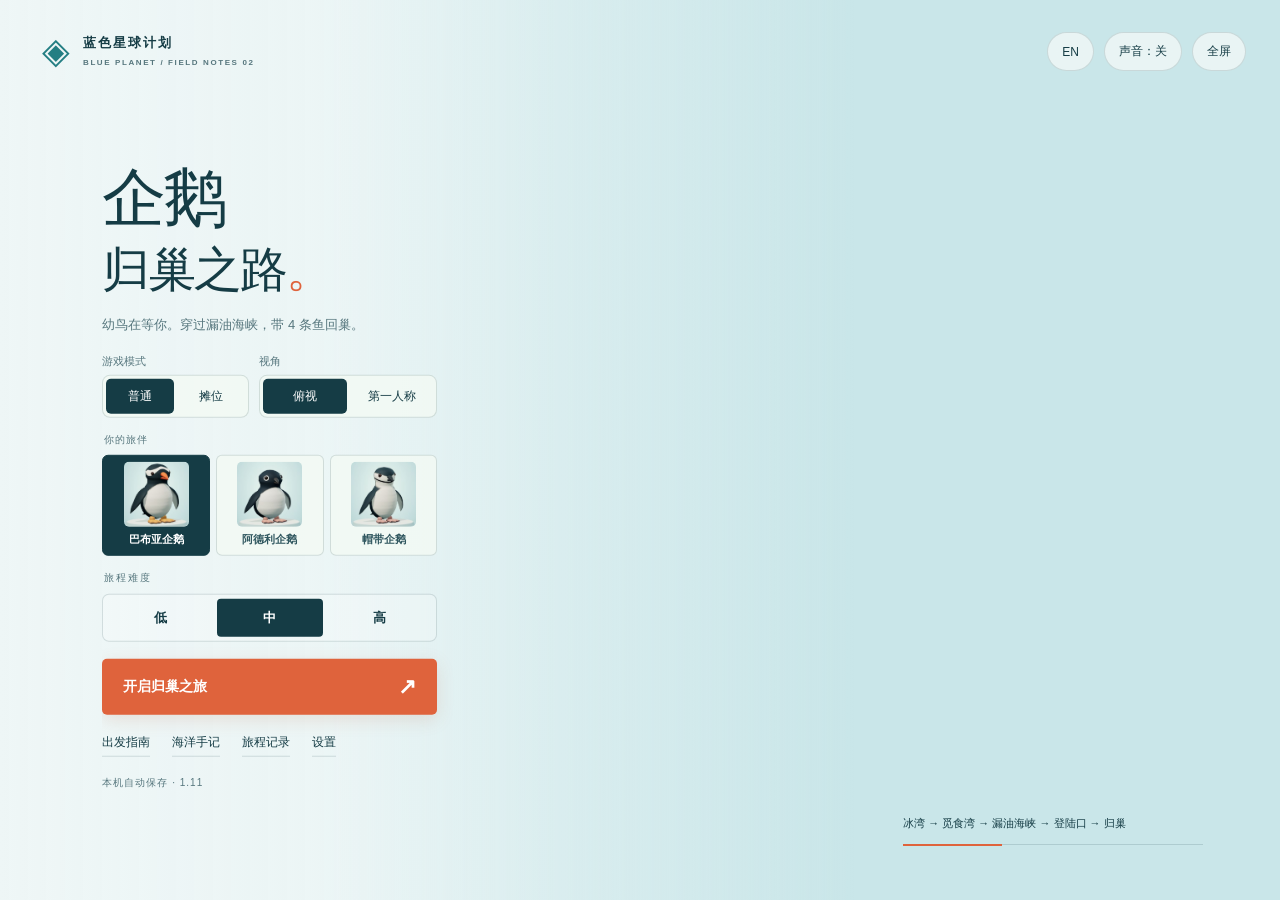
==== commit 2dc7600e: "Unify the Penguin Homebound game on one page" ====
--- a/booth-en.html
+++ b/booth-en.html
@@ -1,81 +1,12 @@
-<!doctype html>
-<html lang="en" data-default-language="en" data-booth="true">
-<head><meta charset="UTF-8"><meta name="viewport" content="width=device-width,initial-scale=1,viewport-fit=cover"><meta name="theme-color" content="#e7f2f3"><meta name="description" content="Find fish and return to your chicks through an oil-polluted coast. Five regions, three difficulty levels, and local saves."><title>Penguin: Homebound</title><link rel="icon" href="data:image/svg+xml,%3Csvg xmlns='http://www.w3.org/2000/svg' viewBox='0 0 64 64'%3E%3Ctext y='.9em' font-size='54'%3E🐧%3C/text%3E%3C/svg%3E"><link rel="stylesheet" href="./style.css"></head>
-<body>
-<canvas id="world" aria-label="Penguin: Homebound 3D game scene"></canvas><div class="vignette"></div>
-<header class="brand"><span class="brand-mark">◈</span><span>Blue Planet Games<small>BLUE PLANET / FIELD NOTES 02</small></span></header>
-<div class="top-actions"><button id="booth-mode" class="icon-button">Booth mode</button><button id="language" class="icon-button" aria-label="Switch language">EN</button><button id="sound" class="icon-button" aria-pressed="false">Sound: off</button><button id="fullscreen" class="icon-button">Full screen</button><button id="pause" class="icon-button hidden">Pause <kbd>P</kbd></button></div>
-<main id="intro" class="intro">
- <p id="booth-banner" class="booth-only booth-banner">Booth challenge · About two minutes</p>
- <h1>Penguin<span>Homebound<span class="orange-dot">.</span></span></h1>
- <p class="intro-copy">Your chicks are waiting. Cross the oil channel and bring home 4 fish.</p>
- <fieldset id="species-select" class="species-select">
-  <legend>Choose a penguin</legend>
-  <div>
-   <button type="button" data-species="gentoo" aria-pressed="true" class="selected">Gentoo</button>
-   <button type="button" data-species="adelie" aria-pressed="false">Adélie</button>
-   <button type="button" data-species="chinstrap" aria-pressed="false">Chinstrap</button>
-  </div>
- </fieldset>
- <fieldset class="difficulty">
-  <legend>Difficulty</legend>
-  <div class="difficulty-options">
-   <button type="button" data-difficulty="easy" aria-pressed="false">Easy</button>
-   <button type="button" data-difficulty="normal" class="selected" aria-pressed="true">Normal</button>
-   <button type="button" data-difficulty="hard" aria-pressed="false">Hard</button>
-  </div>
- </fieldset>
- <fieldset id="view-select" class="view-select">
-  <legend>View</legend>
-  <div class="view-options"><button type="button" data-view="overhead" aria-pressed="true">Overhead</button><button type="button" data-view="first" aria-pressed="false">First person</button></div>
- </fieldset>
- <button id="continue" class="primary continue hidden">Continue <span>↗</span></button><button id="start" class="primary">Start game <span>↗</span></button>
- <div class="intro-links"><button id="show-help">How to play</button><button id="show-journal">Ocean notes</button><button id="show-board">Records</button><button id="show-settings">Settings</button></div>
- <button id="booth-staff" class="booth-only booth-staff-link">Staff</button>
- <p id="save-note" class="prototype">Local autosave · 1.10</p>
-</main>
-<div id="scene-caption" class="scene-caption"><p>Ice Bay → Drift Bay → Oil Channel → Landing → Home</p><div class="caption-line"></div></div>
-<section id="hud" class="hud hidden" aria-label="Game status">
- <div id="booth-hud" class="booth-only booth-hud" aria-label="Booth challenge status"><div><span>Time left</span><b id="booth-countdown">01:45</b></div><div><span>Fish for the chicks</span><b id="booth-food">0 / 4</b></div><div class="booth-player"><span>Player</span><b id="booth-number">0001</b></div></div>
- <div class="chapter"><span id="chapter-index">01 / THE FIRST STEP</span><h2 id="chapter-name">Ice bay</h2><p id="chapter-description"></p><div class="environment-card"><div class="environment-title"><span id="environment-label"></span><b id="environment-value"></b></div><p id="environment-detail"></p><div class="environment-strip"><i id="environment-progress"></i></div><div class="current-note" id="current-note"></div></div><div class="mission-checklist"><span id="mission-food">○ Keep 4 fish for the chicks</span><span id="mission-signal">○ Report stranded penguins (optional)</span></div></div>
- <div class="status-card"><div class="stat" id="temperature-stat"><span><span id="temperature-label">Warmth</span><small id="temperature-state" aria-live="polite"></small><b id="temperature-text">100</b></span><meter id="temperature" aria-labelledby="temperature-label" min="0" max="100" value="100"></meter></div><div class="stat"><span>Energy <b id="energy-text">100</b></span><meter id="energy" min="0" max="100" value="100"></meter></div><div class="stat oil-stat"><span>Oil on feathers <b id="oil-text">0%</b></span><meter id="oil" min="0" max="100" value="0"></meter></div><div class="insulation-note"><span>Insulation</span><b id="insulation">100%</b></div><div class="food-stat"><span>Fish carried <b><span id="food">0</span><small> / <span id="capacity">10</span></b></span><small>Keep at least <span id="required-food">4</span> for the chicks</small></div></div>
- <div class="route-card"><div><span id="terrain">Ice · Walking</span><span id="time">00:00</span></div><canvas id="route-map" width="190" height="130" aria-label="Map ahead: white ice, dark oil, grey rocks, gold fish, orange rescue camps, green penguin markers"></canvas><div class="map-legend"><span>● You</span><span>● Fish</span><span>+ Camp</span></div><div class="route-track"><i id="route-progress"></i><span></span><span></span></div><div class="route-labels"><span>Start</span><span id="distance">Distance home</span><span>Home ⚑</span></div></div>
- <div id="context-panel" class="context-hint"><span id="context-hint" role="status"></span><progress id="context-progress" class="hidden" max="1" value="0" aria-label="Escape progress"></progress></div><div id="toast" class="toast" role="status"></div>
- <div id="tutorial" class="tutorial hidden"><span>First time? You can open the controls from the pause menu.</span><p id="tutorial-copy"></p><button id="dismiss-tutorial">Got it ×</button><div class="booth-only booth-practice"><progress id="booth-practice-progress" max="10" value="0" aria-label="Practice progress"></progress><p id="booth-practice-hint">Try moving around. Swim close to a golden fish to catch it.</p><button id="booth-practice-skip" class="primary" disabled>Start challenge ↗</button></div></div>
- <div id="treatment" class="treatment hidden" role="status"><h3 id="treatment-stage">Cleaning feathers</h3><progress id="treatment-progress" max="1" value="0" aria-label="Treatment progress"></progress></div>
- <div class="controls-dock"><span><kbd>W A S D</kbd> Move</span><span id="view-hint"><span class="view-hint-keys">← / → Turn</span><span class="view-hint-touch">Drag the right side to look</span></span><button id="slide"><kbd>Space</kbd> Slide</button><button id="eat"><kbd>E</kbd> Eat fish</button><button id="rescue"><kbd>R</kbd> Clean</button><button id="signal"><kbd>F</kbd> Call rescue</button><button id="booth-interact" class="booth-only"><kbd>R</kbd> Interact</button></div>
- <div class="touch-pad" aria-label="Touch movement controls"><button data-move="up" aria-label="Up">↑</button><button data-move="left" aria-label="Left">←</button><button data-move="down" aria-label="Down">↓</button><button data-move="right" aria-label="Right">→</button></div>
- <span id="autosave" class="autosave">Autosaved on this device</span>
-</section>
-<p id="home-feeding" class="home-feeding hidden"></p>
-<dialog id="help-dialog">
- <button class="close" data-close aria-label="Close">×</button><h2>How to play</h2>
- <ol class="guide coast-guide">
-  <li><b>Move</b><p>Use WASD, arrow keys or the touch arrows. Hold Space to slide on ice.</p><p>In first person, use WASD to move and ← or → to turn. On touchscreens, drag the right side to look.</p></li>
-  <li><b>Catch fish</b><p>Swim close to golden fish to catch them. Press E or tap Eat to recover energy. Keep 4 for the chicks.</p></li>
-  <li><b>Plastic and nets</b><p>Follow the fish as plastic drifts in. Floats mark nets. If you get snagged, hold the direction shown to back out.</p></li>
-  <li><b>Landing and rescue</b><p>Wait for the guide before landing. Use the action button at orange camps and near stranded penguins.</p></li>
-  <li><b>Snow and wind</b><p>Oil makes you lose warmth. Check your temperature before the ridge and shelter behind rocks in gusts.</p></li>
- </ol><button class="primary" data-close>Got it ↗</button>
-</dialog>
-<dialog id="journal-dialog">
- <button class="close" data-close aria-label="Close">×</button><h2>Ocean notes</h2>
- <div class="journal-cards">
-  <article><h3>Oil</h3><p>Oil makes feathers less waterproof and less insulating.</p></article>
-  <article><h3>Drifting plastic</h3><p>Winds and currents carry plastic to remote shores.</p></article>
-  <article><h3>Discarded net</h3><p>Lost fishing gear can entangle seabirds and other animals.</p></article>
-  <article><h3>Visitors ashore</h3><p>Penguins travel between the sea and their nests. Visitors should leave the path clear.</p></article>
- </div>
- <p class="source-links"><a href="https://www.antarctica.gov.au/about-antarctica/environment/pollution-and-waste/pollution/" target="_blank" rel="noopener noreferrer">Southern Ocean pollution ↗</a> · <a href="https://www.ats.aq/devAS/e/Ats/Guideline/b509e543-a156-4ac7-a824-c2503b2a3d85" target="_blank" rel="noopener noreferrer">Antarctic visitor guidelines ↗</a></p>
-</dialog>
-<dialog id="board-dialog"><button class="close" data-close aria-label="Close">×</button><h2>Local leaderboard</h2><p id="profile-summary" class="board-note"></p><div id="board-tabs" class="board-tabs"><button data-board="easy">Easy</button><button data-board="normal">Normal</button><button data-board="hard">Hard</button></div><div id="board-content"></div><button id="board-version" class="secondary hidden">View earlier scores</button><h3 class="small-heading">Achievements</h3><div id="achievements" class="achievements"></div></dialog>
-<dialog id="settings-dialog"><button class="close" data-close aria-label="Close">×</button><div class="eyebrow">SETTINGS</div><h2>Settings</h2><label class="setting-row">Language<select id="setting-language"><option value="zh">中文</option><option value="en">English</option></select></label><label class="setting-row">Sound and music<input id="setting-sound" type="checkbox"></label><label class="setting-row">Volume<input id="setting-volume" type="range" min="0" max="100" value="45"></label><label class="setting-row">Graphics<select id="setting-quality"><option value="high">High · Sharper shadows</option><option value="medium">Medium · Recommended</option><option value="low">Low · Better performance</option></select></label><label class="setting-row">Reduce motion<input id="setting-motion" type="checkbox"></label><p class="science-note">Settings and records stay in this browser. If storage is blocked, you can still play, but progress will be lost when you close the page. Open How to play from the title screen or pause menu.</p><button class="primary" data-close>Done ↗</button></dialog>
-<dialog id="pause-dialog"><div class="eyebrow">PAUSED</div><h2>Paused</h2><p id="pause-copy">Warmth and energy will not drain while paused.</p><button id="resume" class="primary">Resume ↗</button><div class="pause-links"><button id="pause-help">How to play</button><button id="pause-settings">Settings</button><button id="pause-view" class="normal-only" type="button">First person</button></div><button id="quit" class="secondary">Save and return to title</button></dialog>
-<dialog id="replace-dialog"><div class="eyebrow">NEW GAME</div><h2>Start a new game?</h2><p>Starting a new game replaces your current save. Completed records and achievements will stay.</p><button id="confirm-start" class="primary">Start new game ↗</button><button class="secondary" data-close>Keep current save</button></dialog>
-<dialog id="result-dialog"><div class="eyebrow" id="result-eyebrow"></div><h2 id="result-title"></h2><p id="result-copy"></p><div class="result-stats"><div><b id="result-food">0</b><span id="result-food-label">Fish delivered</span></div><div><b id="result-time">0:00</b><span>Time</span></div><div><b id="result-oil">0%</b><span>Peak oil</span></div></div><div class="journey-impact"><p id="impact-copy"></p><div><span id="impact-energy"></span><span id="impact-fish"></span></div></div><div id="earned" class="earned"></div><p id="save-status" class="board-note"></p><section id="booth-result" class="booth-only booth-result"><div class="booth-result-meta"><span id="booth-result-number"></span><b id="booth-result-rank"></b></div><p id="booth-return-countdown" class="booth-return-countdown" role="status"></p><div class="booth-result-actions"><button id="booth-next" class="primary">Next player ↗</button><button id="booth-more-time" class="secondary">More time</button></div></section><button id="again" class="primary">Play again ↗</button><button id="home" class="secondary">Return to title</button></dialog>
-
-<dialog id="booth-idle-dialog" class="booth-dialog"><div class="eyebrow">PAUSED</div><h2>Still playing?</h2><p>No input was detected, so the game is paused. Tap below to keep playing.</p><p id="booth-idle-countdown" class="booth-idle-countdown" role="status"></p><button id="booth-idle-continue" class="primary">Keep playing ↗</button><button id="booth-idle-home" class="secondary">Next player</button></dialog>
-<dialog id="booth-staff-dialog" class="booth-staff-dialog"><button class="close" data-close aria-label="Close">×</button><div class="eyebrow">BOOTH / STAFF</div><h2>Booth settings</h2><p class="board-note">The default difficulty and time limit apply to the next game. Players can choose their difficulty at the start.</p><div class="booth-staff-grid"><section><label class="setting-row">Default difficulty<select id="booth-difficulty"><option value="easy">Easy</option><option value="normal" selected>Normal</option><option value="hard">Hard</option></select></label><label class="setting-row">Time per game<select id="booth-duration"><option value="90">90 seconds</option><option value="105" selected>105 seconds</option><option value="120">120 seconds</option></select></label><label class="setting-row">Graphics<select id="booth-quality"><option value="high">High · Sharper shadows</option><option value="medium" selected>Medium · Recommended</option><option value="low">Low · Better performance</option></select></label><p class="science-note">Every player gets a fresh game and a practice round. Only results with the same difficulty and time limit are compared.</p><button id="booth-reset-run" class="secondary booth-tool">End game and return to title</button><button id="booth-exit-normal" class="secondary booth-tool">Switch to regular mode</button></section><section><h3 class="small-heading">Today’s results</h3><p id="booth-today-summary" class="booth-today-summary"></p><div id="booth-today-board" class="booth-today-board"></div><div class="booth-staff-actions"><button id="booth-export" class="secondary booth-tool">Export today’s results</button><button id="booth-clear-request" class="secondary booth-tool">Clear today’s stats and scores</button></div><div id="booth-clear-confirm" class="booth-clear-confirm hidden"><p>End the current game and clear today’s stats and scores? Settings and numbering will stay.</p><button id="booth-clear-yes" class="booth-danger">Clear results</button><button id="booth-clear-no" class="booth-cancel">Cancel</button></div></section></div><button class="primary" data-close>Done ↗</button></dialog>
-<div id="error" class="error hidden" role="alert"><h2>The 3D scene could not start</h2><p>Try a current version of Edge or Chrome with hardware acceleration enabled.</p><button onclick="location.reload()">Reload</button></div>
-<script type="module" src="./game.js"></script>
-</body></html>
+<!doctype html>
+<html lang="en">
+<head>
+  <meta charset="utf-8">
+  <meta name="viewport" content="width=device-width, initial-scale=1">
+  <meta http-equiv="refresh" content="0; url=./?mode=booth&amp;lang=en">
+  <title>Open Penguin: Homebound</title>
+</head>
+<body>
+  <p><a href="./?mode=booth&amp;lang=en">Open Penguin: Homebound</a></p>
+</body>
+</html>
